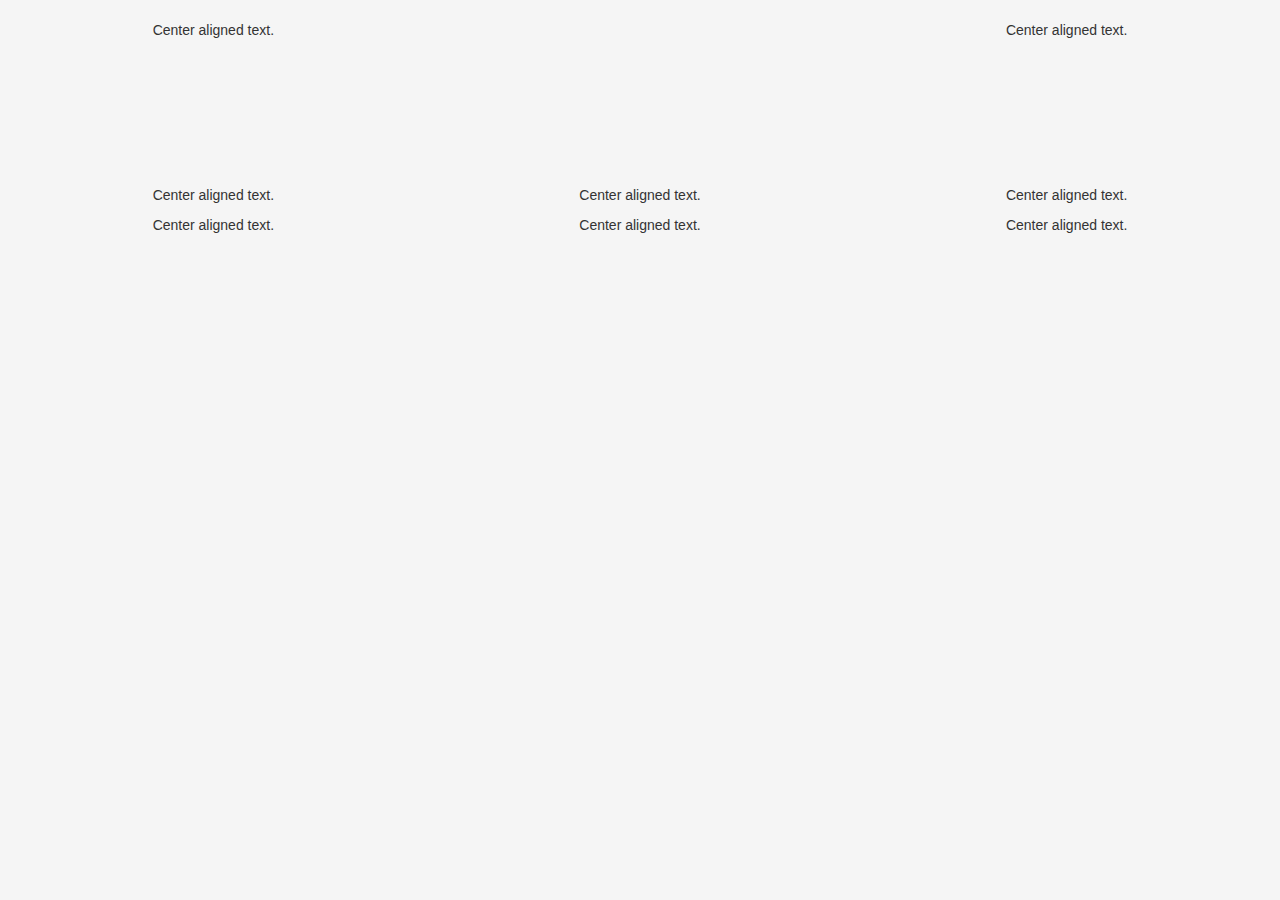
==== index.html @ b6b64fe8 "Merge remote-tracking branch 'origin/master'" ====
<!DOCTYPE html>
<html lang="en">
	<head>
		<meta charset="utf-8">
		<meta http-equiv="X-UA-Compatible" content="IE=edge">
		<meta name="viewport" content="width=device-width, initial-scale=1">
		<!-- The above 3 meta tags *must* come first in the head; any other head content must come *after* these tags -->
		<title></title>

		<!-- Bootstrap -->
		<link href="css/bootstrap.min.css" rel="stylesheet">
		<link href="css/styles.css" rel="stylesheet">
		<link href="css/slack-chat.css" rel="stylesheet" />
		<link href="css/demo.css" rel="stylesheet" />

		<script src="https://ajax.googleapis.com/ajax/libs/jquery/1.11.3/jquery.min.js"></script>
		<script type="text/javascript" src="js/slack-chat.js"></script>
		<!-- HTML5 shim and Respond.js for IE8 support of HTML5 elements and media queries -->
		<!-- WARNING: Respond.js doesn't work if you view the page via file:// -->
		<!--[if lt IE 9]>
			<script src="https://oss.maxcdn.com/html5shiv/3.7.2/html5shiv.min.js"></script>
			<script src="https://oss.maxcdn.com/respond/1.4.2/respond.min.js"></script>
		<![endif]-->
		<script src="js/moment.js"></script>
		<script>
		 //    moment().format();
		 //    var slackChatOptions = {
   //              apiToken: 'xoxp-4592363447-52511829095-53722913735-f9528193e9',       //#Slack Auth token. Required. 
   //              channelId: 'dashboard-test',      //#Slack channel ID. Required.
   //              user: 'Dashboard',           //name of the user. Required.
   //              userLink: '',       //link to the user in the application - shown in #Slack
   //              userImg: '',        //image of the user
   //              userId: '',         //id of the user in the application
   //              sysImg: '',         //image to show when the support team replies
   //              sysUser: 'Support',                //Required.   
   //              queryInterval: 3000,
   //              chatBoxHeader: "Need help? Talk to our support team right here",
   //              slackColor: "#36a64f",
   //              messageFetchCount: 100,
   //              botUser: 'dear-noths',        //username to post to #Slack. Required.
   //              sendOnEnter: true,
   //              disableIfAway: false,
   //              elementToDisable: null,
   //              heightOffset: 75,
   //              debug: false,
   //              webCache: false,
   //              privateChannel: false,
			// 	serverApiGateway: '/server/php/server.php' 
			// }

			// $("#slack").slackChat(slackChatOptions);
		</script>
	</head>
	<body>
		<h1></h1>
		<div class="container-fluid 3x3grid">
			<div class="row 3x3row">
				<div class="col-md-4"><p class="text-center">Center aligned text.</p></div>
				<div class="col-md-4"><p class="text-center"><!-- SnapWidget -->
                    <script src="https://snapwidget.com/js/snapwidget.js"></script>
                    <iframe src="https://snapwidget.com/embed/201364" class="snapwidget-widget" allowTransparency="true" frameborder="0" scrolling="no" style="border:none; overflow:hidden; width:100%; "></iframe>
                </p></div>
				<div class="col-md-4"><p class="text-center">Center aligned text.</p></div>

			</div>
			<div class="row 3x3row">
				<div class="col-md-4"><p id="slack" class="text-center">Center aligned text.</p></div>
				<div class="col-md-4"><p class="text-center">Center aligned text.</p></div>
				<div class="col-md-4"><p class="text-center">Center aligned text.</p></div>
			</div>
			<div class="row 3x3row">
				<div class="col-md-4"><p class="text-center">Center aligned text.</p></div>
				<div class="col-md-4"><p class="text-center">Center aligned text.</p></div>
				<div class="col-md-4"><p class="text-center">Center aligned text.</p></div>
			</div>
	 	</div>
		<!-- jQuery (necessary for Bootstrap's JavaScript plugins) -->

		<!-- Include all compiled plugins (below), or include individual files as needed -->
		<script src="js/bootstrap.min.js"></script>
	</body>
</html>
---- css/styles.css ----
.3x3grid{


}

.3x3row{
	
}
---- css/slack-chat.css ----
/* Slack Chat CSS */
/* v1.1 */
.slackchat.slack-chat-box {
	display: none;
	position: fixed;
	width: 25%;
	right: 0;
	top: 0;
	bottom: 0;
	background: #fff;
	z-index: 80001;
	padding: 8px;
	border-left: 1px solid #ddd;
	box-shadow: 1px 1px 4px #aaa;
	font-family: inherit;
}

.slackchat .slack-chat-header {
	font-weight: 600;
}

.slackchat .slack-message-box {
	font-size: 12px;
	border-bottom: 1px solid #ddd;
	border-top: 1px solid #ddd;
	margin: 10px 0;
	padding: 10px 0;
  	overflow: auto;
}

.slackchat .slack-new-message {
	max-width: 80%;
	display: inline-block;
	border-radius: 0;
	border: 0;
	box-shadow: none;
	font-size: 12px;
	padding: 5px;
	min-height: 55px;
}

.slackchat .slack-new-message:focus,
.slackchat .slack-new-message:active {
	border: 1px solid #ddd;
	box-shadow: 0 0 1px #aaa;
}

.slackchat .slack-post-message {
	font-size: 17px;
	color: #fff;
	background: #e22b2f;
	border-radius: 50%;
	padding: 5px;
	height: 30px;
  	width: 30px;
  	text-align: center;
  	display: inline-block;
  	vertical-align: top;
	margin-top: 10px;
	margin-left: 10px;
}

.slackchat .slack-post-message:hover {
	background: #BD3235;
	cursor: pointer;
}

.slackchat .slack-message-box .message-item {
	margin-bottom: 5px;
	color: #363636;
}

.slackchat .slack-message-box .message-item .username {
	display:block;
	font-weight: 600;
	margin-bottom: 1px;
}

.slackchat .slack-message-box .message-item .timestamp {
	color: #aaa;
	font-size: 10px;
	font-style: italic;
	font-weight: 200;
}

.slackchat .slack-message-box .userImg {
	display: inline-block;
	width: 10%;
	min-width: 30px;
	margin-right: 5px;
	vertical-align: top;
	text-align: center;
}

.slackchat .slack-message-box .userImg img {
	max-width: 100%;
}

.slackchat .slack-message-box .msgBox {
	display: inline-block;
	max-width: 88%;
	vertical-align: top;
}

/*scrollbar styling*/
.slackchat .slack-message-box::-webkit-scrollbar-track
{
	-webkit-box-shadow: inset 0 0 6px rgba(0,0,0,0.3);
	border-radius: 10px;
	background-color: #F5F5F5;
}

.slackchat .slack-message-box::-webkit-scrollbar
{
	width: 6px;
	background-color: #F5F5F5;
}

.slackchat .slack-message-box::-webkit-scrollbar-thumb
{
	border-radius: 5px;
	-webkit-box-shadow: inset 0 0 6px rgba(0,0,0,.3);
	background-color: #aaa;
}

.slackchat .presence {
	overflow: hidden;
}

.slackchat .presence .presence-icon {
	color: #E2A12B;
	font-size: 28px;
	display:inline;
	margin: 0;
	margin-right: 5px;
	line-height: 20px;
	float: left;
}

.slackchat .presence.active .presence-icon {
	color: #36a64f;
}

.slackchat .presence > .presence-text {
	color: #aaa;
	font-size: 12px;
	display: inline;
	font-weight: 200;
	float: left;
}

@media screen and (max-width:768px) {
	.slackchat.slack-chat-box {
		width: 85%;
	}

	.slackchat .slack-chat-header {
		font-size: 13px;
	}
}
---- css/demo.css ----
/* Demo CSS */

body {
	font-family: "Lato", sans-serif;
	margin: 0;
	padding: 0;
	background: #f5f5f5;
}

.container {
	max-width: 980px;
}

.row.rowTop {
	margin-top: 20px;
}

.center-txt {
	text-align: center;
}

footer {
	color: #e22b2f;
}

.message-box {
	position: fixed;
	bottom: 50px;
	right: 50px;
	font-size: 28px;
	color: #fff;
	background: #e22b2f;
	border-radius: 50%;
	padding: 5px;
	z-index: 80000;
	height: 50px;
  	width: 50px;
  	text-align: center;
}

.message-box:hover {
	background: #BD3235;
}

.message-box > a,
.message-box > a:active,
.message-box > a:focus,
.message-box > a:hover {
	color: #fff;
}

.message-box > a .slack-message-count {
	position: absolute;
  	top: 0;
  	right: -5px;
	display: none;
}

@media screen and (max-width: 768px) {
	.message-box {
		bottom: 25px;
		right: 25px;
		font-size: 20px;
		height: 40px;
		width: 40px;
	}
}
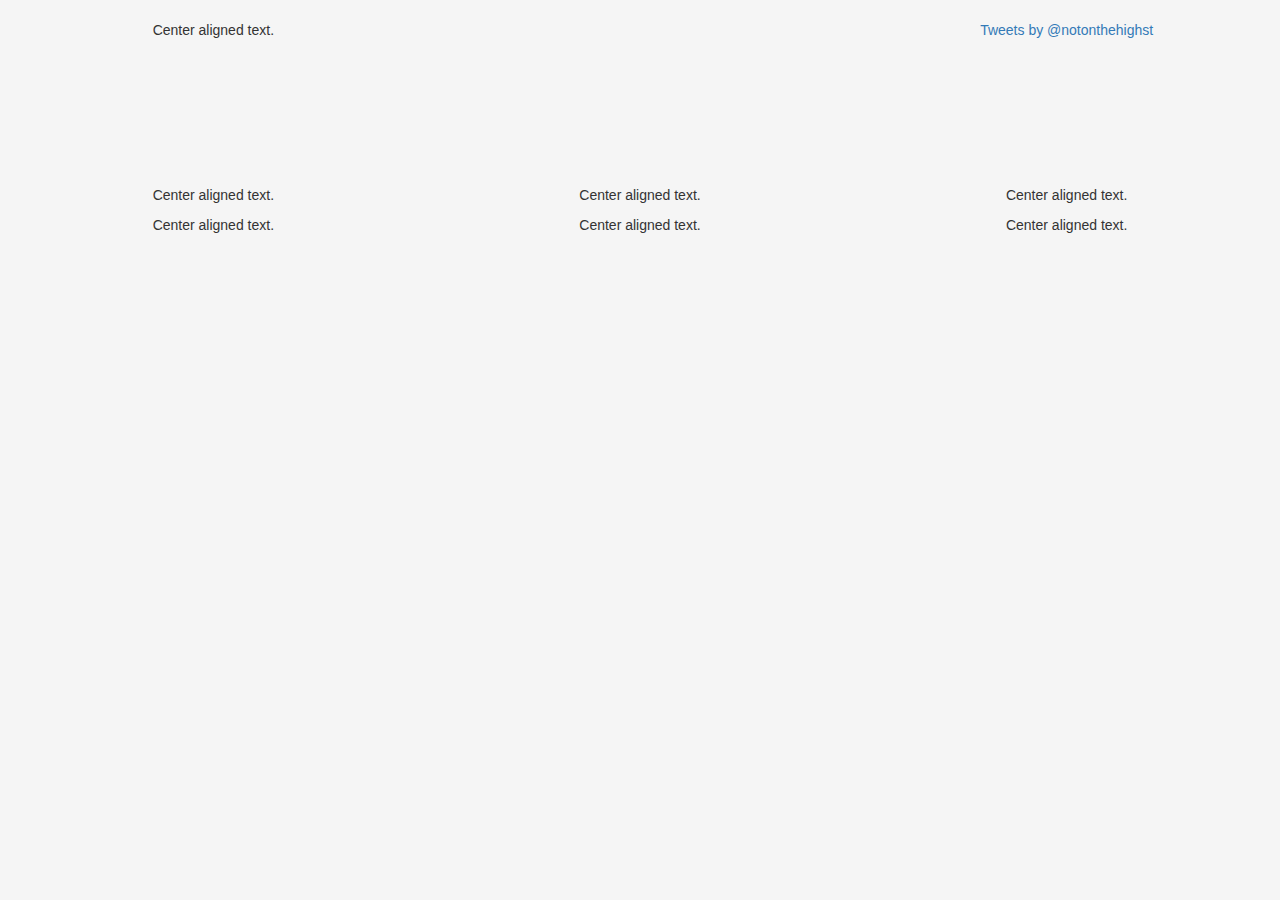
==== commit fefaf7f6: "Twitter widget" ====
--- a/index.html
+++ b/index.html
@@ -25,7 +25,7 @@
 		<script>
 		 //    moment().format();
 		 //    var slackChatOptions = {
-   //              apiToken: 'xoxp-4592363447-52511829095-53722913735-f9528193e9',       //#Slack Auth token. Required. 
+   //              apiToken: '',       //#Slack Auth token. Required. 
    //              channelId: 'dashboard-test',      //#Slack channel ID. Required.
    //              user: 'Dashboard',           //name of the user. Required.
    //              userLink: '',       //link to the user in the application - shown in #Slack
@@ -60,7 +60,9 @@
                     <script src="https://snapwidget.com/js/snapwidget.js"></script>
                     <iframe src="https://snapwidget.com/embed/201364" class="snapwidget-widget" allowTransparency="true" frameborder="0" scrolling="no" style="border:none; overflow:hidden; width:100%; "></iframe>
                 </p></div>
-				<div class="col-md-4"><p class="text-center">Center aligned text.</p></div>
+				<div class="col-md-4"><p class="text-center">            <a class="twitter-timeline"  href="https://twitter.com/notonthehighst" data-widget-id="561950052638535680">Tweets by @notonthehighst</a>
+            <script>!function(d,s,id){var js,fjs=d.getElementsByTagName(s)[0],p=/^http:/.test(d.location)?'http':'https';if(!d.getElementById(id)){js=d.createElement(s);js.id=id;js.src=p+"://platform.twitter.com/widgets.js";fjs.parentNode.insertBefore(js,fjs);}}(document,"script","twitter-wjs");</script>
+          </p></div>
 
 			</div>
 			<div class="row 3x3row">
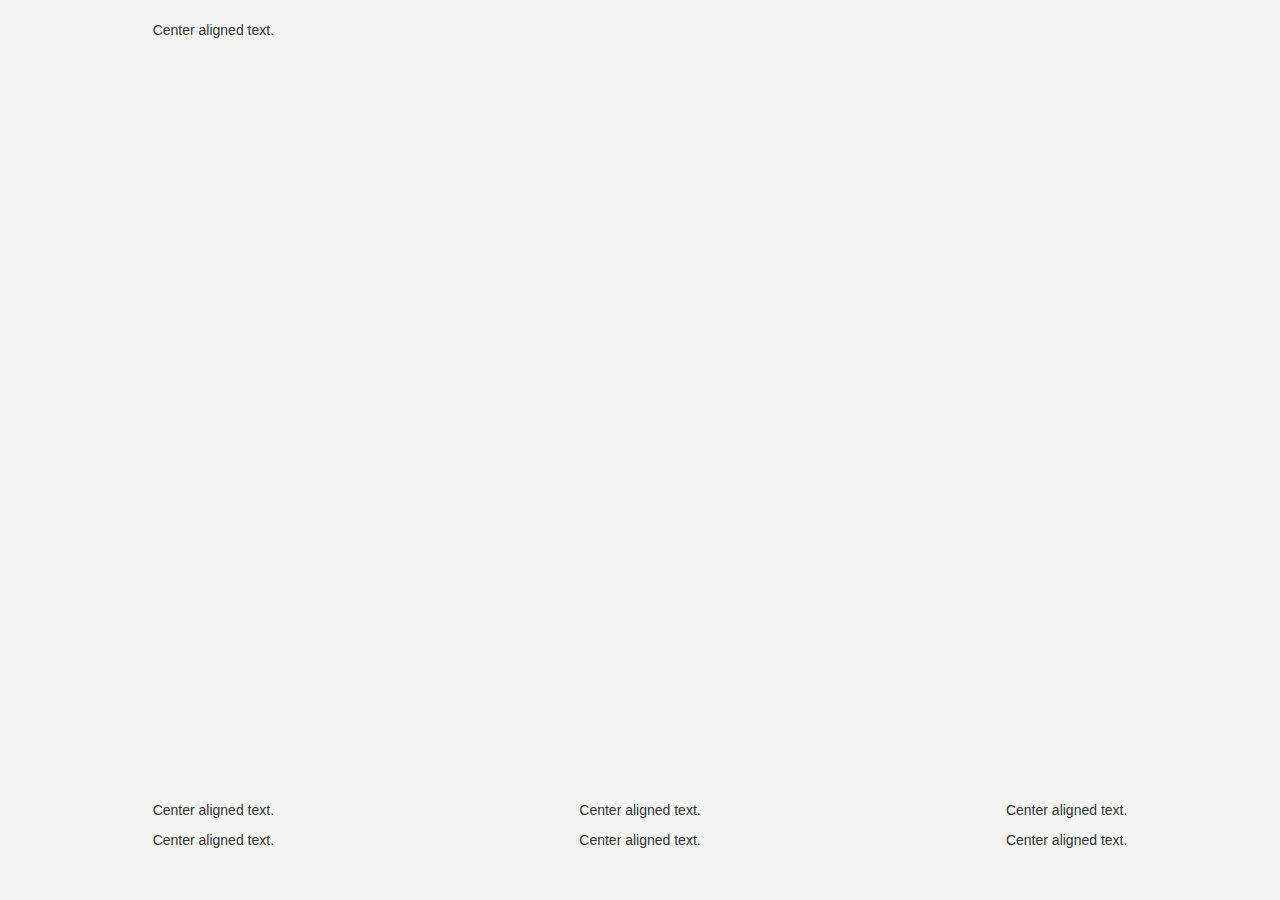
==== commit 36973a41: "Twitter" ====
--- a/index.html
+++ b/index.html
@@ -60,8 +60,11 @@
                     <script src="https://snapwidget.com/js/snapwidget.js"></script>
                     <iframe src="https://snapwidget.com/embed/201364" class="snapwidget-widget" allowTransparency="true" frameborder="0" scrolling="no" style="border:none; overflow:hidden; width:100%; "></iframe>
                 </p></div>
-				<div class="col-md-4"><p class="text-center">            <a class="twitter-timeline"  href="https://twitter.com/notonthehighst" data-widget-id="561950052638535680">Tweets by @notonthehighst</a>
-            <script>!function(d,s,id){var js,fjs=d.getElementsByTagName(s)[0],p=/^http:/.test(d.location)?'http':'https';if(!d.getElementById(id)){js=d.createElement(s);js.id=id;js.src=p+"://platform.twitter.com/widgets.js";fjs.parentNode.insertBefore(js,fjs);}}(document,"script","twitter-wjs");</script>
+				<div class="col-md-4"><p class="text-center">            
+				<!-- <a class="twitter-timeline"  href="https://twitter.com/notonthehighst" data-widget-id="561950052638535680">Tweets by @notonthehighst</a> -->
+            <!-- <script>!function(d,s,id){var js,fjs=d.getElementsByTagName(s)[0],p=/^http:/.test(d.location)?'http':'https';if(!d.getElementById(id)){js=d.createElement(s);js.id=id;js.src=p+"://platform.twitter.com/widgets.js";fjs.parentNode.insertBefore(js,fjs);}}(document,"script","twitter-wjs");</script> -->
+            <!-- SnapWidget -->
+			<iframe src="https://snapwidget.com/embed/201918" class="snapwidget-widget" allowTransparency="true" frameborder="0" scrolling="no" style="border:none; overflow:hidden; width:260px; height:765px"></iframe>
           </p></div>
 
 			</div>
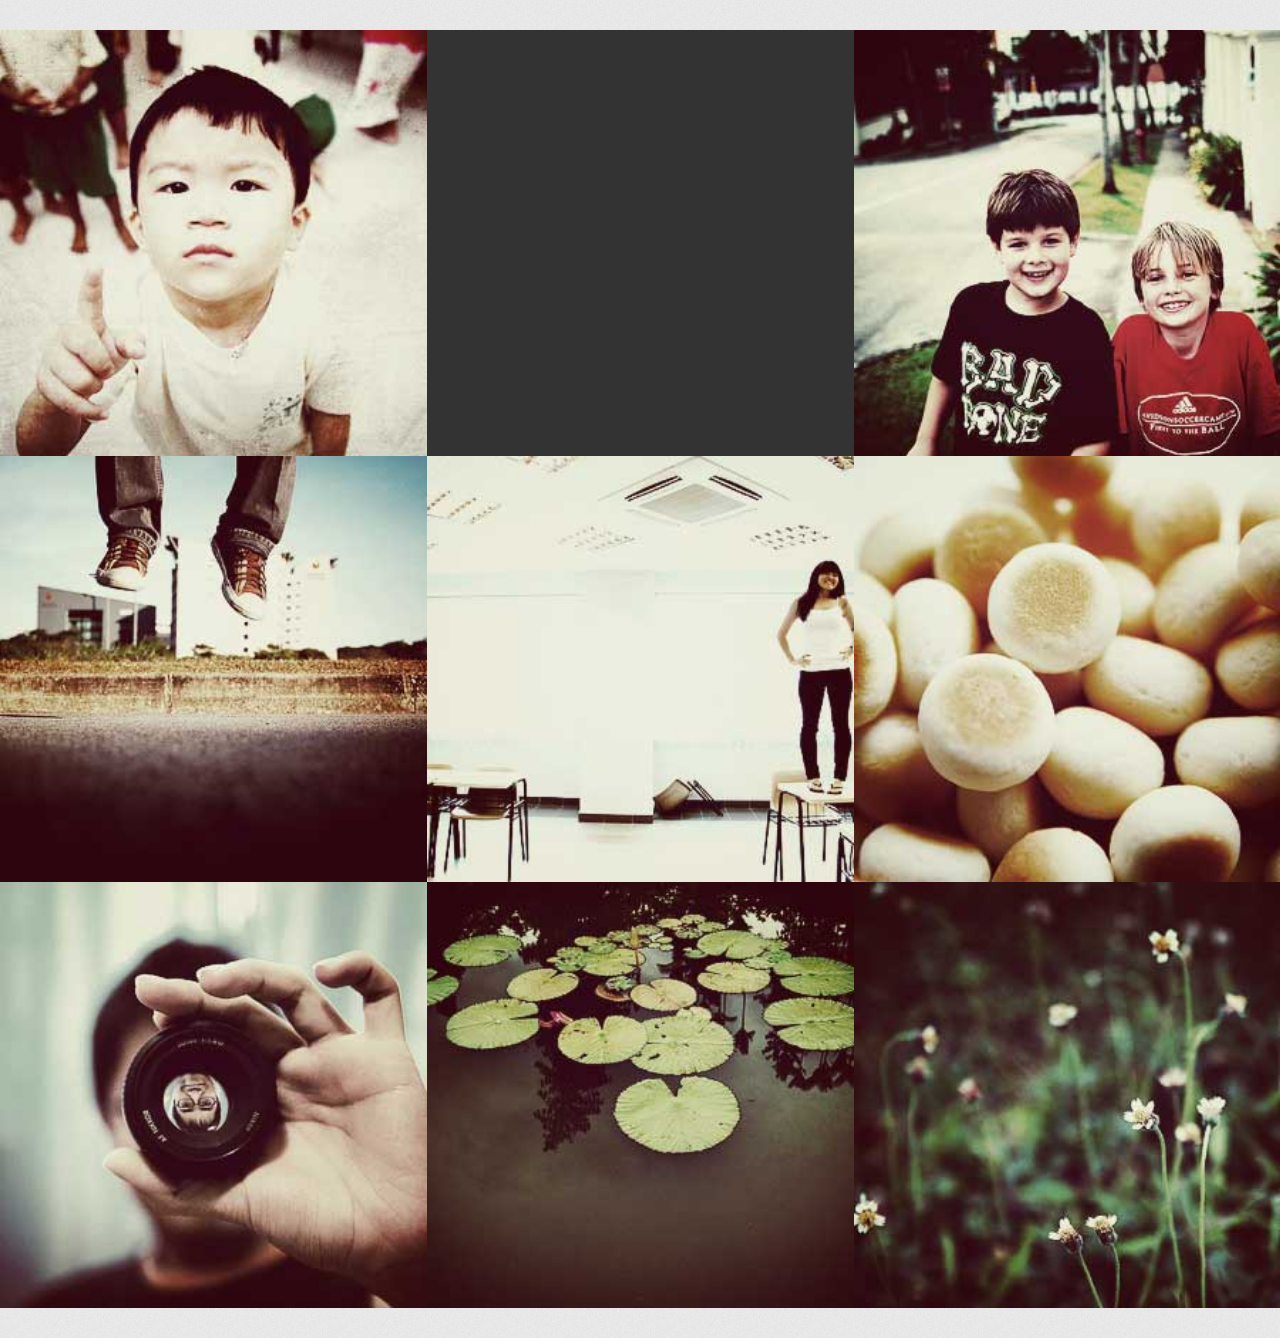
==== commit 5a951e2a: "Updated to new grid layout so images switch" ====
--- a/index.html
+++ b/index.html
@@ -1,87 +1,87 @@
 <!DOCTYPE html>
-<html lang="en">
-	<head>
-		<meta charset="utf-8">
-		<meta http-equiv="X-UA-Compatible" content="IE=edge">
-		<meta name="viewport" content="width=device-width, initial-scale=1">
-		<!-- The above 3 meta tags *must* come first in the head; any other head content must come *after* these tags -->
-		<title></title>
+<html lang="en" class="no-js">
+    <head>
+		<meta charset="UTF-8" />
+        <meta http-equiv="X-UA-Compatible" content="IE=edge,chrome=1"> 
+        <title>Animated Responsive Image Grid</title>
+        <meta name="viewport" content="width=device-width, initial-scale=1.0"> 
+        <meta name="description" content="Animated Responsive Image Grid - Cycling through a set of images in a responsive grid." />
+        <meta name="keywords" content="grid, images, thumbnails, responsive, css3, jquery, javascript, random, transition, 3d, perspective" />
+        <meta name="author" content="Codrops" />
+        <link rel="shortcut icon" href="../favicon.ico"> 
+        <link rel="stylesheet" type="text/css" href="css/demo.css" />
+		<link rel="stylesheet" type="text/css" href="css/style.css" />
+		<script type="text/javascript" src="js/modernizr.custom.26633.js"></script>
+		<noscript>
+			<link rel="stylesheet" type="text/css" href="css/fallback.css" />
+		</noscript>
+		<!--[if lt IE 9]>
+			<link rel="stylesheet" type="text/css" href="css/fallback.css" />
+		<![endif]-->
+    </head>
+    <body>
+		<img src="images/loading.gif" style="display:none;"/>
 
-		<!-- Bootstrap -->
-		<link href="css/bootstrap.min.css" rel="stylesheet">
-		<link href="css/styles.css" rel="stylesheet">
-		<link href="css/slack-chat.css" rel="stylesheet" />
-		<link href="css/demo.css" rel="stylesheet" />
+        <div class="container">
+			
+			
+			<section class="main">
 
-		<script src="https://ajax.googleapis.com/ajax/libs/jquery/1.11.3/jquery.min.js"></script>
-		<script type="text/javascript" src="js/slack-chat.js"></script>
-		<!-- HTML5 shim and Respond.js for IE8 support of HTML5 elements and media queries -->
-		<!-- WARNING: Respond.js doesn't work if you view the page via file:// -->
-		<!--[if lt IE 9]>
-			<script src="https://oss.maxcdn.com/html5shiv/3.7.2/html5shiv.min.js"></script>
-			<script src="https://oss.maxcdn.com/respond/1.4.2/respond.min.js"></script>
-		<![endif]-->
-		<script src="js/moment.js"></script>
-		<script>
-		 //    moment().format();
-		 //    var slackChatOptions = {
-   //              apiToken: '',       //#Slack Auth token. Required. 
-   //              channelId: 'dashboard-test',      //#Slack channel ID. Required.
-   //              user: 'Dashboard',           //name of the user. Required.
-   //              userLink: '',       //link to the user in the application - shown in #Slack
-   //              userImg: '',        //image of the user
-   //              userId: '',         //id of the user in the application
-   //              sysImg: '',         //image to show when the support team replies
-   //              sysUser: 'Support',                //Required.   
-   //              queryInterval: 3000,
-   //              chatBoxHeader: "Need help? Talk to our support team right here",
-   //              slackColor: "#36a64f",
-   //              messageFetchCount: 100,
-   //              botUser: 'dear-noths',        //username to post to #Slack. Required.
-   //              sendOnEnter: true,
-   //              disableIfAway: false,
-   //              elementToDisable: null,
-   //              heightOffset: 75,
-   //              debug: false,
-   //              webCache: false,
-   //              privateChannel: false,
-			// 	serverApiGateway: '/server/php/server.php' 
-			// }
-
-			// $("#slack").slackChat(slackChatOptions);
+				<div id="ri-grid" class="ri-grid ri-grid-size-2">
+					<img class="ri-loading-image" src="images/loading.gif"/>
+					<ul>
+						<li><a href="#">
+						<!-- SnapWidget -->
+						<iframe src="https://snapwidget.com/embed/202000" class="snapwidget-widget" allowTransparency="true" frameborder="0" scrolling="no" style="border:none; overflow:hidden; width:260px; height:510px"></iframe>
+						<!-- <a class="twitter-timeline"  href="https://twitter.com/notonthehighst" data-widget-id="561950052638535680">Tweets by @notonthehighst</a>
+			            <script>!function(d,s,id){var js,fjs=d.getElementsByTagName(s)[0],p=/^http:/.test(d.location)?'http':'https';if(!d.getElementById(id)){js=d.createElement(s);js.id=id;js.src=p+"://platform.twitter.com/widgets.js";fjs.parentNode.insertBefore(js,fjs);}}(document,"script","twitter-wjs");</script>
+			            --> 
+			            </a></li>
+						<li><a href="#"><script src="https://snapwidget.com/js/snapwidget.js"></script>
+                    <iframe src="https://snapwidget.com/embed/201364" class="snapwidget-widget" allowTransparency="true" frameborder="0" scrolling="no" style="border:none; overflow:hidden; width:100%; "></iframe>
+                </a></li>
+						<li><a href="#"><img src="images/medium/3.jpg"/></a></li>
+						<li><a href="#"><img src="images/medium/4.jpg"/></a></li>
+						<li><a href="#"><img src="images/medium/5.jpg"/></a></li>
+						<li><a href="#"><img src="images/medium/6.jpg"/></a></li>
+						<li><a href="#"><img src="images/medium/7.jpg"/></a></li>
+						<li><a href="#"><img src="images/medium/8.jpg"/></a></li>
+						<li><a href="#"><img src="images/medium/9.jpg"/></a></li>
+						<li><a href="#"><img src="images/medium/10.jpg"/></a></li>
+						<li><a href="#"><img src="images/medium/11.jpg"/></a></li>
+						<li><a href="#"><img src="images/medium/12.jpg"/></a></li>
+						<li><a href="#"><img src="images/medium/13.jpg"/></a></li>
+						<li><a href="#"><img src="images/medium/14.jpg"/></a></li>
+						
+					</ul>
+				</div>
+				
+			</section>
+			
+        </div>
+        <script type="text/javascript" src="http://ajax.googleapis.com/ajax/libs/jquery/1.8.3/jquery.min.js"></script>
+		<script type="text/javascript" src="js/jquery.gridrotator.js"></script>
+		<script type="text/javascript">	
+			$(function() {
+			
+				$( '#ri-grid' ).gridrotator( {
+					rows		: 3,
+					columns		: 3,
+					animType	: 'fadeInOut',
+					animSpeed	: 1000,
+					interval	: 600,
+					step		: 1,
+					w320		: {
+						rows	: 3,
+						columns	: 4
+					},
+					w240		: {
+						rows	: 3,
+						columns	: 4
+					}
+				} );
+			
+			});
 		</script>
-	</head>
-	<body>
-		<h1></h1>
-		<div class="container-fluid 3x3grid">
-			<div class="row 3x3row">
-				<div class="col-md-4"><p class="text-center">Center aligned text.</p></div>
-				<div class="col-md-4"><p class="text-center"><!-- SnapWidget -->
-                    <script src="https://snapwidget.com/js/snapwidget.js"></script>
-                    <iframe src="https://snapwidget.com/embed/201364" class="snapwidget-widget" allowTransparency="true" frameborder="0" scrolling="no" style="border:none; overflow:hidden; width:100%; "></iframe>
-                </p></div>
-				<div class="col-md-4"><p class="text-center">            
-				<!-- <a class="twitter-timeline"  href="https://twitter.com/notonthehighst" data-widget-id="561950052638535680">Tweets by @notonthehighst</a> -->
-            <!-- <script>!function(d,s,id){var js,fjs=d.getElementsByTagName(s)[0],p=/^http:/.test(d.location)?'http':'https';if(!d.getElementById(id)){js=d.createElement(s);js.id=id;js.src=p+"://platform.twitter.com/widgets.js";fjs.parentNode.insertBefore(js,fjs);}}(document,"script","twitter-wjs");</script> -->
-            <!-- SnapWidget -->
-			<iframe src="https://snapwidget.com/embed/201918" class="snapwidget-widget" allowTransparency="true" frameborder="0" scrolling="no" style="border:none; overflow:hidden; width:260px; height:765px"></iframe>
-          </p></div>
-
-			</div>
-			<div class="row 3x3row">
-				<div class="col-md-4"><p id="slack" class="text-center">Center aligned text.</p></div>
-				<div class="col-md-4"><p class="text-center">Center aligned text.</p></div>
-				<div class="col-md-4"><p class="text-center">Center aligned text.</p></div>
-			</div>
-			<div class="row 3x3row">
-				<div class="col-md-4"><p class="text-center">Center aligned text.</p></div>
-				<div class="col-md-4"><p class="text-center">Center aligned text.</p></div>
-				<div class="col-md-4"><p class="text-center">Center aligned text.</p></div>
-			</div>
-	 	</div>
-		<!-- jQuery (necessary for Bootstrap's JavaScript plugins) -->
-
-		<!-- Include all compiled plugins (below), or include individual files as needed -->
-		<script src="js/bootstrap.min.js"></script>
-	</body>
+    </body>
 </html>--- a/css/demo.css
+++ b/css/demo.css
@@ -1,67 +1,178 @@
-/* Demo CSS */
-
-body {
-	font-family: "Lato", sans-serif;
-	margin: 0;
-	padding: 0;
-	background: #f5f5f5;
-}
-
-.container {
-	max-width: 980px;
-}
-
-.row.rowTop {
-	margin-top: 20px;
-}
-
-.center-txt {
-	text-align: center;
-}
-
-footer {
-	color: #e22b2f;
-}
-
-.message-box {
-	position: fixed;
-	bottom: 50px;
-	right: 50px;
-	font-size: 28px;
-	color: #fff;
-	background: #e22b2f;
-	border-radius: 50%;
-	padding: 5px;
-	z-index: 80000;
-	height: 50px;
-  	width: 50px;
-  	text-align: center;
-}
-
-.message-box:hover {
-	background: #BD3235;
-}
-
-.message-box > a,
-.message-box > a:active,
-.message-box > a:focus,
-.message-box > a:hover {
-	color: #fff;
-}
-
-.message-box > a .slack-message-count {
-	position: absolute;
-  	top: 0;
-  	right: -5px;
-	display: none;
-}
-
-@media screen and (max-width: 768px) {
-	.message-box {
-		bottom: 25px;
-		right: 25px;
-		font-size: 20px;
-		height: 40px;
-		width: 40px;
-	}
+@import url(http://fonts.googleapis.com/css?family=Lato:300,400,700);
+
+*,
+*:after,
+*:before {
+	-webkit-box-sizing: border-box;
+	-moz-box-sizing: border-box;
+	box-sizing: border-box;
+	padding: 0;
+	margin: 0;
+}
+
+/* General Demo Style */
+body {
+	font-family: 'Lato', 'Myriad Pro','Trebuchet MS', sans-serif;
+	background: #f9f9f9 url(../images/bg.jpg) repeat top left;
+	font-weight: 300;
+	font-size: 14px;
+	color: #333;
+	overflow: scroll;
+	overflow-x: hidden; 
+}
+
+a {
+	color: #555;
+	text-decoration: none;
+}
+
+a img {
+	border: none;
+}
+
+.container {
+	position: relative;
+	background: transparent url(../images/light.png) fixed no-repeat center top;
+}
+
+.codrops-header{
+	margin: 10px;
+	padding: 20px 10px 10px 10px;
+	position: relative;
+	display: block;
+    text-align: center;
+	text-shadow: 0 1px 1px rgba(255,255,255,0.7);
+}
+
+.codrops-header h1,
+.codrops-header-special h1{
+	font-size: 26px;
+	line-height: 26px;
+	margin: 0;
+	position: relative;
+	font-weight: 700;
+	color: #000;
+}
+
+.codrops-header h2,
+.codrops-header-special h2{
+	font-size: 14px;
+	line-height: 14px;
+	font-weight: 300;
+	margin: 0;
+	padding: 3px 5px;
+	margin: 10px 0 5px;
+	color: #000;
+	display: inline-block;
+}
+
+/* Header Style */
+.codrops-top {
+	line-height: 24px;
+	font-size: 11px;
+	background: #fff;
+	background: rgba(255, 255, 255, 0.8);
+	text-transform: uppercase;
+	z-index: 9999;
+	position: relative;
+	box-shadow: 1px 0px 2px rgba(0,0,0,0.2);
+}
+
+.codrops-top a {
+	padding: 0px 10px;
+	letter-spacing: 1px;
+	color: #333;
+	display: inline-block;
+}
+
+.codrops-top a:hover {
+	background: rgba(255,255,255,0.3);
+}
+
+.codrops-top span.right {
+	float: right;
+}
+.codrops-top span.right a {
+	float: left;
+	display: block;
+}
+
+.codrops-info {
+	padding: 20px;
+	margin: 0 auto;
+	text-align: center;
+	text-shadow: 0 1px 1px rgba(255,255,255,0.7);
+	line-height: 22px;
+}
+
+/* Demo Buttons Style */
+.codrops-demos{
+    text-align: center;
+	display: block;
+	line-height: 30px;
+	padding: 5px 0px;
+}
+.codrops-demos a{
+    display: inline-block;
+	margin: 0px 10px;
+	font-weight: bold;
+	color: #333;
+	line-height: 20px;	
+	font-size: 12px;
+	background: #fff;
+	background: rgba(255,255,255,0.4);
+	padding: 0 4px;
+}
+.codrops-demos a:hover{
+	border-bottom: 2px solid #f7bb6d;
+}
+.codrops-demos a.current-demo,
+.codrops-demos a.current-demo:hover{
+	border-bottom: 2px solid #f7bb6d;
+	color: #777;
+}
+
+.codrops-header-special{
+	position: absolute;
+	top: 80px;
+	left: 0px;
+	text-align: left;
+}
+
+.codrops-header-special h2{
+	padding: 5px 20px 5px 10px;
+	color: #fff;
+	line-height: 26px;
+	background: #000;
+	background: rgba(0,0,0,0.8);
+}
+
+.codrops-header-special h1{
+	background: #000;
+	background: rgba(0,0,0,0.8);
+	display: inline-block;
+	font-size: 32px;
+	line-height: 32px;
+	padding: 20px;
+	color: #fff;
+	text-shadow: 0 0 1px #fff;
+}
+
+.codrops-header-special .codrops-demos{
+	text-align: left;
+}
+
+.codrops-header-special .codrops-demos a{
+	background: rgba(255,255,255,1);
+}
+
+.codrops-header-special .codrops-info{
+	color: #fff;
+	background: #000;
+	background: rgba(0,0,0,0.8);
+	text-shadow: 1px 1px 1px rgba(0,0,0,0.5);
+	padding: 5px 20px 5px 10px;
+	line-height: 26px;
+	margin-top: 30px;
+	text-align: left;
 }--- a/css/style.css
+++ b/css/style.css
@@ -0,0 +1,132 @@
+.ri-grid{
+	margin: 30px auto 30px;
+	position: relative;
+	height: auto;
+}
+
+.ri-grid ul {
+	list-style: none;
+	display: block;
+	width: 100%;
+	margin: 0;
+	padding: 0;
+}
+
+/* Clear floats by Nicolas Gallagher: http://nicolasgallagher.com/micro-clearfix-hack/ */
+
+.ri-grid ul:before,
+.ri-grid ul:after{
+	content: '';
+    display: table;
+}
+
+.ri-grid ul:after {
+    clear: both;
+}
+
+.ri-grid ul {
+    zoom: 1; /* For IE 6/7 (trigger hasLayout) */
+} 
+
+.ri-grid ul li {
+	-webkit-perspective: 400px;
+	-moz-perspective: 400px;
+	-o-perspective: 400px;
+	-ms-perspective: 400px;
+	perspective: 400px;	
+	margin: 0;
+	padding: 0;
+	float: left;
+	position: relative;
+	display: block;
+	overflow: hidden;
+	background: #000;
+}
+
+.ri-grid ul li a{
+	display: block;
+	outline: none;
+	position: absolute;
+	left: 0;
+	top: 0;
+	width: 100%;
+	height: 100%;
+	-webkit-backface-visibility: hidden;
+	-moz-backface-visibility: hidden;
+	-o-backface-visibility: hidden;
+	-ms-backface-visibility: hidden;
+	backface-visibility: hidden;
+	-webkit-transform-style: preserve-3d;
+	-moz-transform-style: preserve-3d;
+	-o-transform-style: preserve-3d;
+	-ms-transform-style: preserve-3d;
+	transform-style: preserve-3d;
+	-webkit-background-size: 100% 100%;
+	-moz-background-size: 100% 100%;
+	background-size: 100% 100%;
+	background-position: center center;
+	background-repeat: no-repeat;
+	background-color: #333;
+	-webkit-box-sizing: content-box;
+	-moz-box-sizing: content-box;
+	box-sizing: content-box;
+}
+
+/* Grid wrapper sizes */
+.ri-grid-size-1{
+	width: 55%;
+}
+.ri-grid-size-2{
+	width: 100%;
+}
+.ri-grid-size-3{
+	width: 100%;
+	margin-top: 0px;
+}
+
+/* Shadow style */
+.ri-shadow:after,
+.ri-shadow:before{
+	content: "";
+	position: absolute;
+	z-index: -2;
+	bottom: 15px;
+	left: 10px;
+	width: 50%;
+	height: 20%;
+	max-width: 300px;
+	max-height: 100px;
+	box-shadow: 0 15px 10px rgba(0, 0, 0, 0.7);
+	-webkit-transform: rotate(-3deg);
+	-moz-transform: rotate(-3deg);
+	-ms-transform: rotate(-3deg);
+	-o-transform: rotate(-3deg);
+	transform: rotate(-3deg);
+}
+.ri-shadow:after{
+	right: 10px;
+	left: auto;
+	-webkit-transform: rotate(3deg);
+	-moz-transform: rotate(3deg);
+	-ms-transform: rotate(3deg);
+	-o-transform: rotate(3deg);
+	transform: rotate(3deg);
+}
+
+.ri-grid-loading:after,
+.ri-grid-loading:before{
+	display: none;
+}
+
+.ri-loading-image{
+	display: none;
+}
+
+.ri-grid-loading .ri-loading-image{
+	position: relative;
+	width: 30px;
+	height: 30px;
+	left: 50%;
+	margin: 100px 0 0 -15px;
+	display: block;
+}--- a/css/fallback.css
+++ b/css/fallback.css
@@ -0,0 +1,12 @@
+.ri-grid{
+	width: 600px;
+}
+
+.ri-grid ul li,
+.ri-grid ul li a{
+	width: 100px;
+	height: 100px;
+}
+.ri-grid ul li a img{
+	width: 100%;
+}
--- a/css/fallback.css
+++ b/css/fallback.css
@@ -0,0 +1,12 @@
+.ri-grid{
+	width: 600px;
+}
+
+.ri-grid ul li,
+.ri-grid ul li a{
+	width: 100px;
+	height: 100px;
+}
+.ri-grid ul li a img{
+	width: 100%;
+}
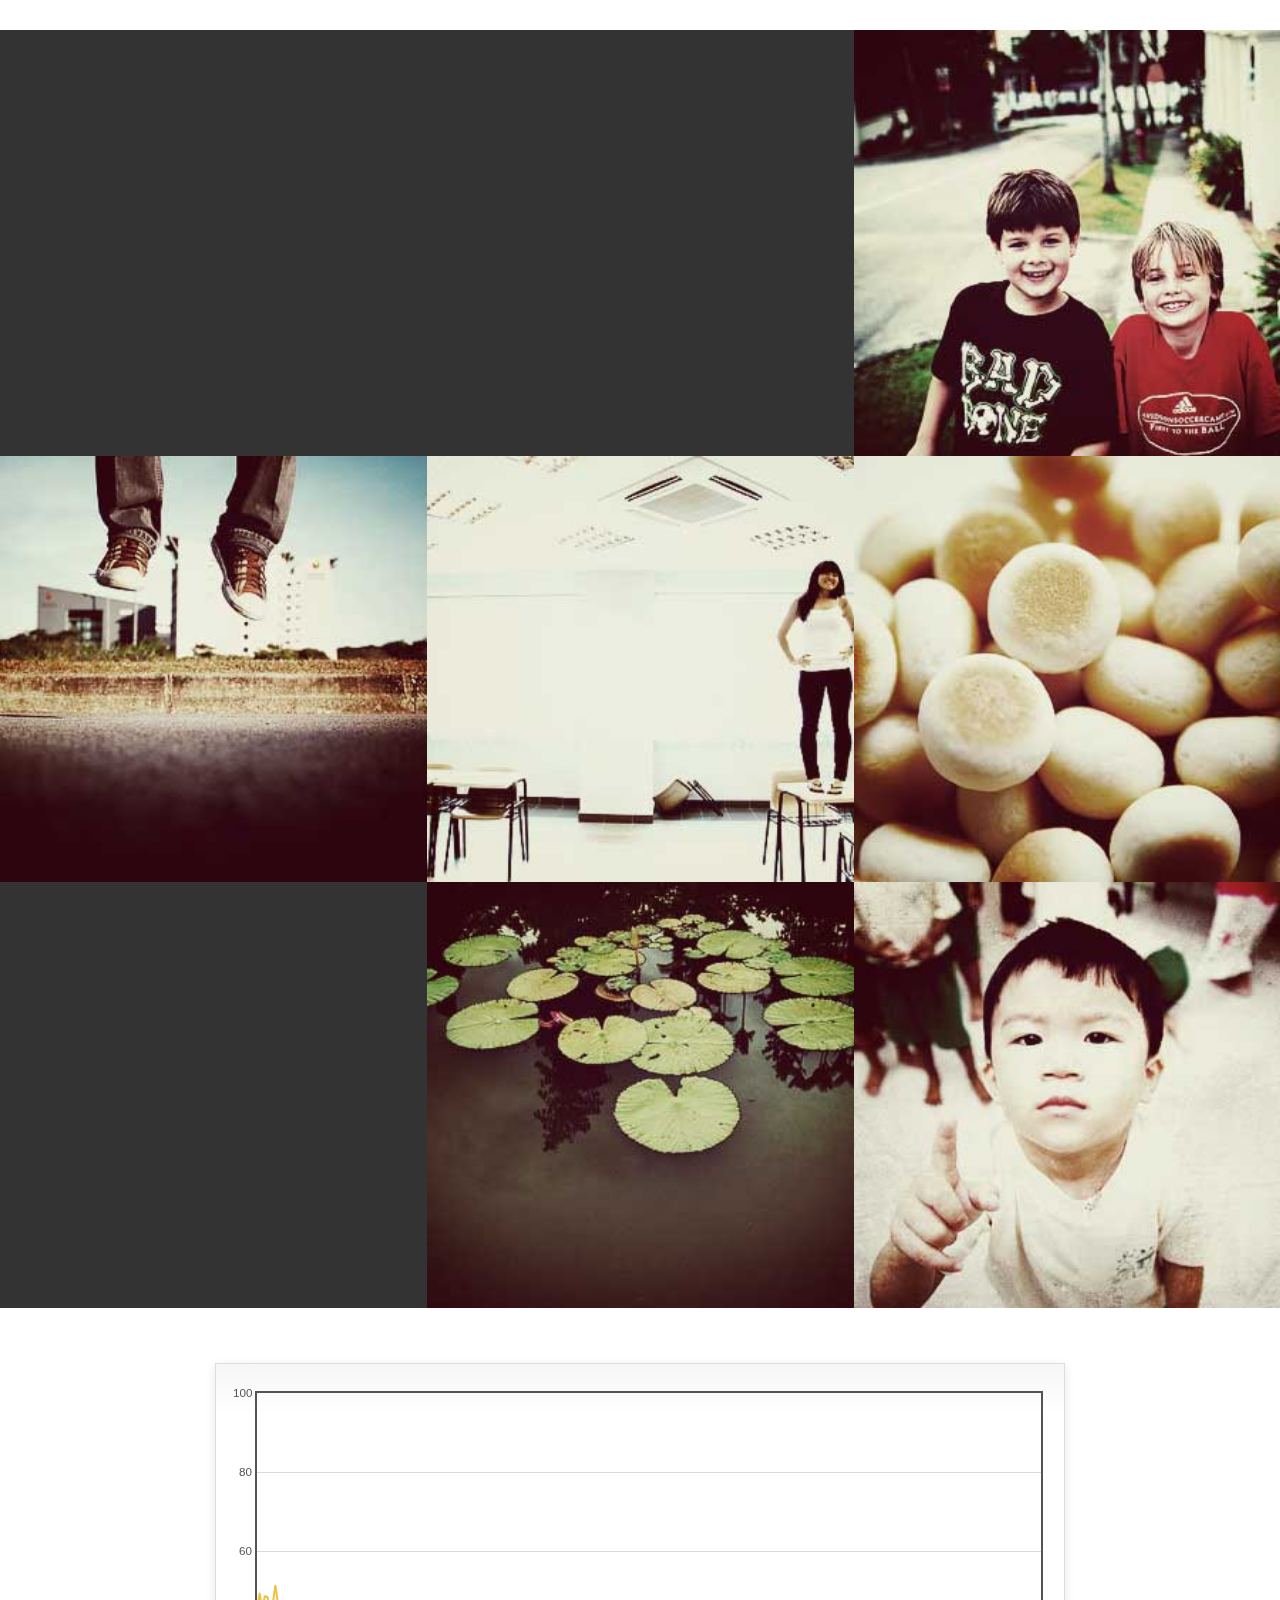
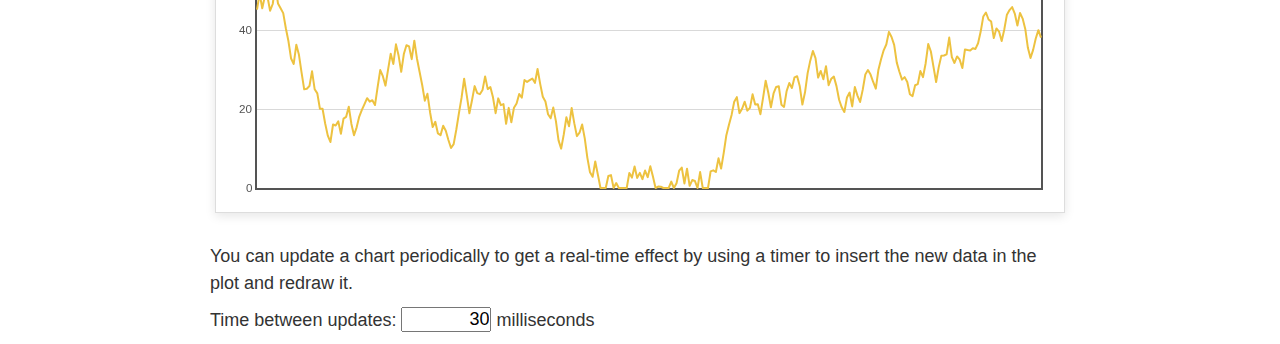
==== commit 1624d898: "Added chart stuff - lot" ====
--- a/index.html
+++ b/index.html
@@ -12,9 +12,103 @@
         <link rel="stylesheet" type="text/css" href="css/demo.css" />
 		<link rel="stylesheet" type="text/css" href="css/style.css" />
 		<script type="text/javascript" src="js/modernizr.custom.26633.js"></script>
+		<script type="text/javascript" src="http://ajax.googleapis.com/ajax/libs/jquery/1.8.3/jquery.min.js"></script>
+		<script type="text/javascript" src="js/jquery.gridrotator.js"></script>
 		<noscript>
 			<link rel="stylesheet" type="text/css" href="css/fallback.css" />
 		</noscript>
+		<link href="css/examples.css" rel="stylesheet" type="text/css">
+	<!--[if lte IE 8]><script language="javascript" type="text/javascript" src="../../excanvas.min.js"></script><![endif]-->
+
+	<script language="javascript" type="text/javascript" src="js/jquery.flot.js"></script>
+	<script type="text/javascript">
+
+	$(function() {
+
+		// We use an inline data source in the example, usually data would
+		// be fetched from a server
+
+		var data = [],
+			totalPoints = 300;
+
+		function getRandomData() {
+
+			if (data.length > 0)
+				data = data.slice(1);
+
+			// Do a random walk
+
+			while (data.length < totalPoints) {
+
+				var prev = data.length > 0 ? data[data.length - 1] : 50,
+					y = prev + Math.random() * 10 - 5;
+
+				if (y < 0) {
+					y = 0;
+				} else if (y > 100) {
+					y = 100;
+				}
+
+				data.push(y);
+			}
+
+			// Zip the generated y values with the x values
+
+			var res = [];
+			for (var i = 0; i < data.length; ++i) {
+				res.push([i, data[i]])
+			}
+
+			return res;
+		}
+
+		// Set up the control widget
+
+		var updateInterval = 30;
+		$("#updateInterval").val(updateInterval).change(function () {
+			var v = $(this).val();
+			if (v && !isNaN(+v)) {
+				updateInterval = +v;
+				if (updateInterval < 1) {
+					updateInterval = 1;
+				} else if (updateInterval > 2000) {
+					updateInterval = 2000;
+				}
+				$(this).val("" + updateInterval);
+			}
+		});
+
+		var plot = $.plot("#placeholder", [ getRandomData() ], {
+			series: {
+				shadowSize: 0	// Drawing is faster without shadows
+			},
+			yaxis: {
+				min: 0,
+				max: 100
+			},
+			xaxis: {
+				show: false
+			}
+		});
+
+		function update() {
+
+			plot.setData([getRandomData()]);
+
+			// Since the axes don't change, we don't need to call plot.setupGrid()
+
+			plot.draw();
+			setTimeout(update, updateInterval);
+		}
+
+		update();
+
+		// Add the Flot version string to the footer
+
+		$("#footer").prepend("Flot " + $.plot.version + " &ndash; ");
+	});
+
+	</script>
 		<!--[if lt IE 9]>
 			<link rel="stylesheet" type="text/css" href="css/fallback.css" />
 		<![endif]-->
@@ -44,7 +138,10 @@
 						<li><a href="#"><img src="images/medium/4.jpg"/></a></li>
 						<li><a href="#"><img src="images/medium/5.jpg"/></a></li>
 						<li><a href="#"><img src="images/medium/6.jpg"/></a></li>
-						<li><a href="#"><img src="images/medium/7.jpg"/></a></li>
+						<li><a href="#">
+							
+
+						</a></li>
 						<li><a href="#"><img src="images/medium/8.jpg"/></a></li>
 						<li><a href="#"><img src="images/medium/9.jpg"/></a></li>
 						<li><a href="#"><img src="images/medium/10.jpg"/></a></li>
@@ -55,12 +152,22 @@
 						
 					</ul>
 				</div>
+				<div id="content">
+
+								<div class="demo-container">
+									<div id="placeholder" class="demo-placeholder"></div>
+								</div>
+
+								<p>You can update a chart periodically to get a real-time effect by using a timer to insert the new data in the plot and redraw it.</p>
+
+								<p>Time between updates: <input id="updateInterval" type="text" value="" style="text-align: right; width:5em"> milliseconds</p>
+
+							</div>
 				
 			</section>
 			
         </div>
-        <script type="text/javascript" src="http://ajax.googleapis.com/ajax/libs/jquery/1.8.3/jquery.min.js"></script>
-		<script type="text/javascript" src="js/jquery.gridrotator.js"></script>
+     
 		<script type="text/javascript">	
 			$(function() {
 			
--- a/css/examples.css
+++ b/css/examples.css
@@ -0,0 +1,97 @@
+* {	padding: 0; margin: 0; vertical-align: top; }
+
+body {
+	background: url(background.png) repeat-x;
+	font: 18px/1.5em "proxima-nova", Helvetica, Arial, sans-serif;
+}
+
+a {	color: #069; }
+a:hover { color: #28b; }
+
+h2 {
+	margin-top: 15px;
+	font: normal 32px "omnes-pro", Helvetica, Arial, sans-serif;
+}
+
+h3 {
+	margin-left: 30px;
+	font: normal 26px "omnes-pro", Helvetica, Arial, sans-serif;
+	color: #666;
+}
+
+p {
+	margin-top: 10px;
+}
+
+button {
+	font-size: 18px;
+	padding: 1px 7px;
+}
+
+input {
+	font-size: 18px;
+}
+
+input[type=checkbox] {
+	margin: 7px;
+}
+
+#header {
+	position: relative;
+	width: 900px;
+	margin: auto;
+}
+
+#header h2 {
+	margin-left: 10px;
+	vertical-align: middle;
+	font-size: 42px;
+	font-weight: bold;
+	text-decoration: none;
+	color: #000;
+}
+
+#content {
+	width: 880px;
+	margin: 0 auto;
+	padding: 10px;
+}
+
+#footer {
+	margin-top: 25px;
+	margin-bottom: 10px;
+	text-align: center;
+	font-size: 12px;
+	color: #999;
+}
+
+.demo-container {
+	box-sizing: border-box;
+	width: 850px;
+	height: 450px;
+	padding: 20px 15px 15px 15px;
+	margin: 15px auto 30px auto;
+	border: 1px solid #ddd;
+	background: #fff;
+	background: linear-gradient(#f6f6f6 0, #fff 50px);
+	background: -o-linear-gradient(#f6f6f6 0, #fff 50px);
+	background: -ms-linear-gradient(#f6f6f6 0, #fff 50px);
+	background: -moz-linear-gradient(#f6f6f6 0, #fff 50px);
+	background: -webkit-linear-gradient(#f6f6f6 0, #fff 50px);
+	box-shadow: 0 3px 10px rgba(0,0,0,0.15);
+	-o-box-shadow: 0 3px 10px rgba(0,0,0,0.1);
+	-ms-box-shadow: 0 3px 10px rgba(0,0,0,0.1);
+	-moz-box-shadow: 0 3px 10px rgba(0,0,0,0.1);
+	-webkit-box-shadow: 0 3px 10px rgba(0,0,0,0.1);
+}
+
+.demo-placeholder {
+	width: 100%;
+	height: 100%;
+	font-size: 14px;
+	line-height: 1.2em;
+}
+
+.legend table {
+	border-spacing: 5px;
+}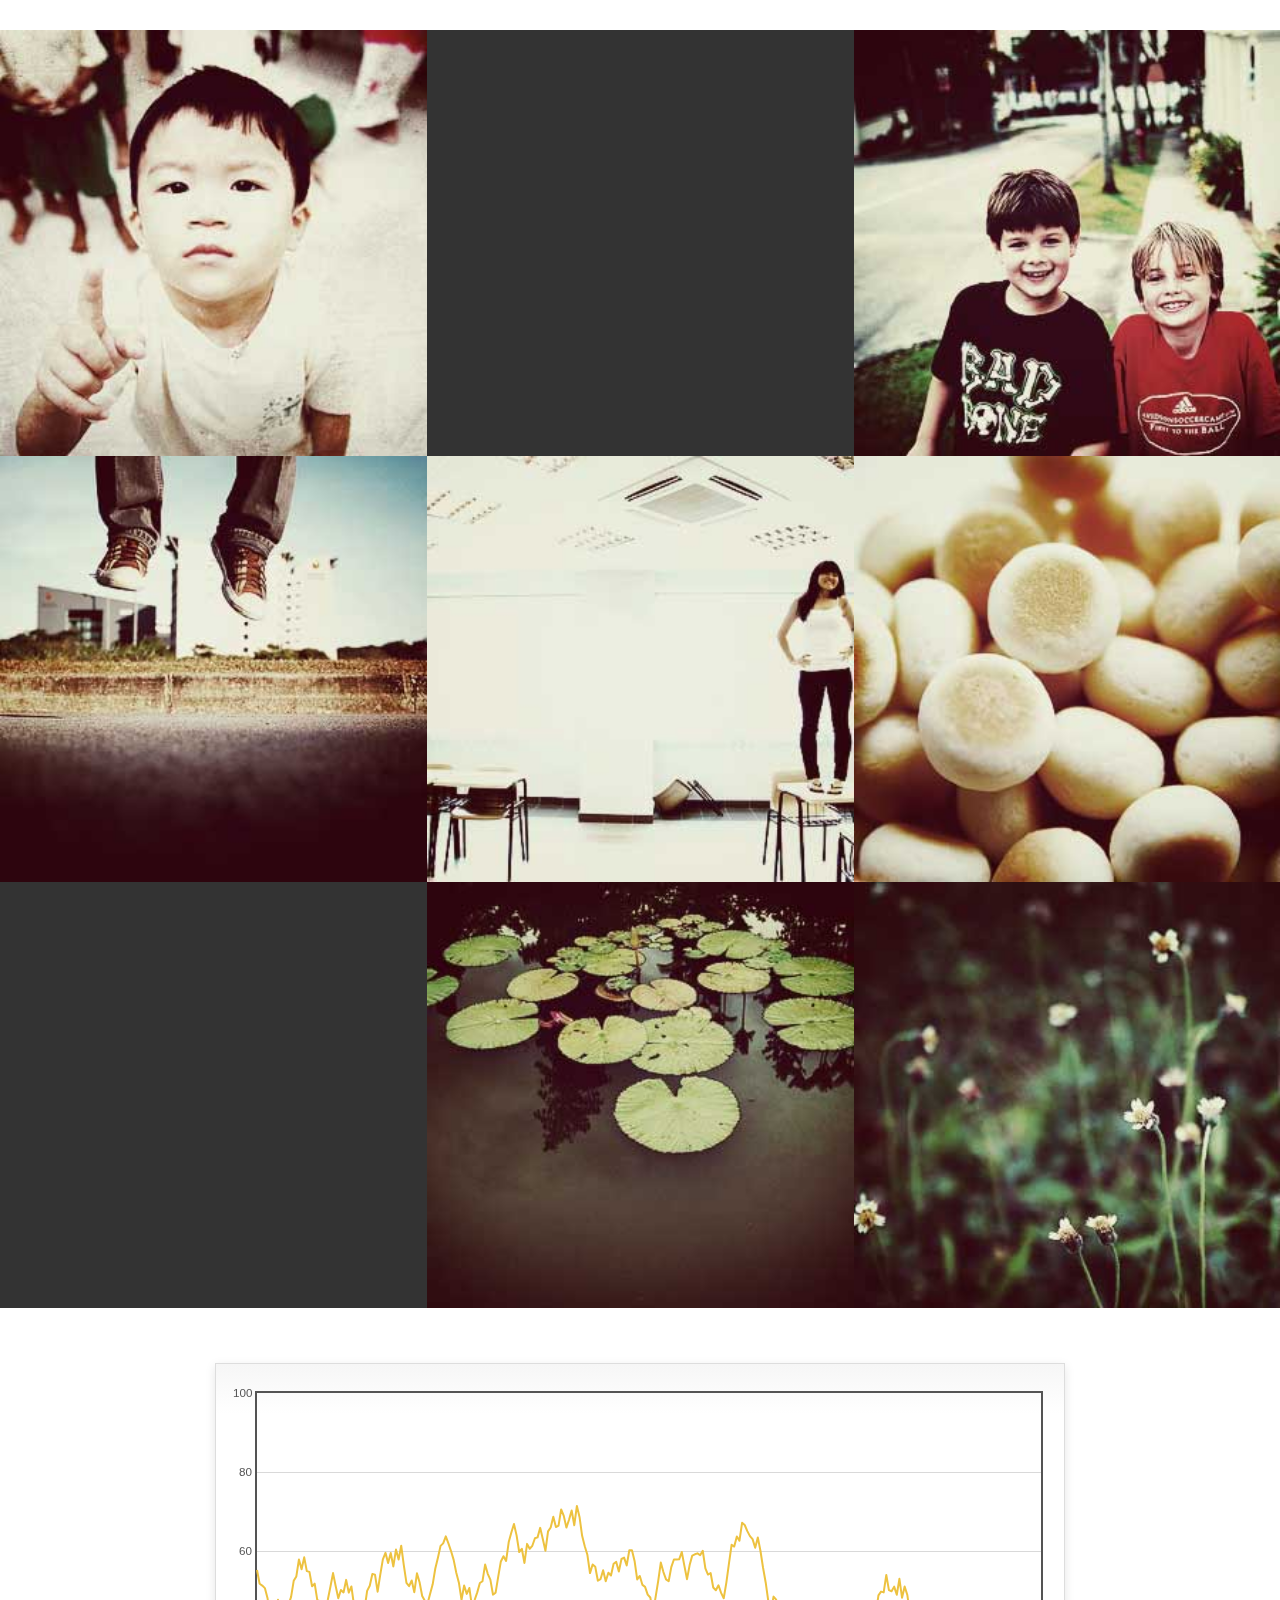
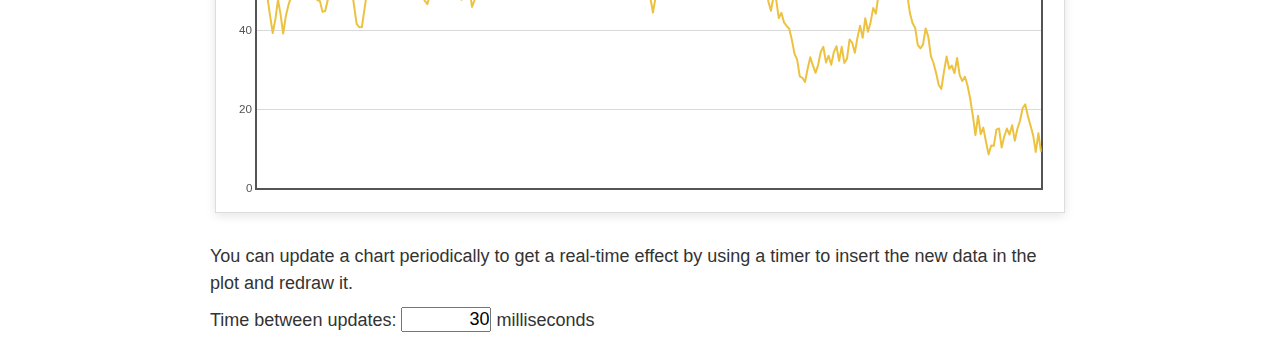
==== commit b205fa48: "Merge remote-tracking branch 'origin/master'" ====
--- a/index.html
+++ b/index.html
@@ -190,5 +190,5 @@
 			
 			});
 		</script>
-    </body>
+    
 </html>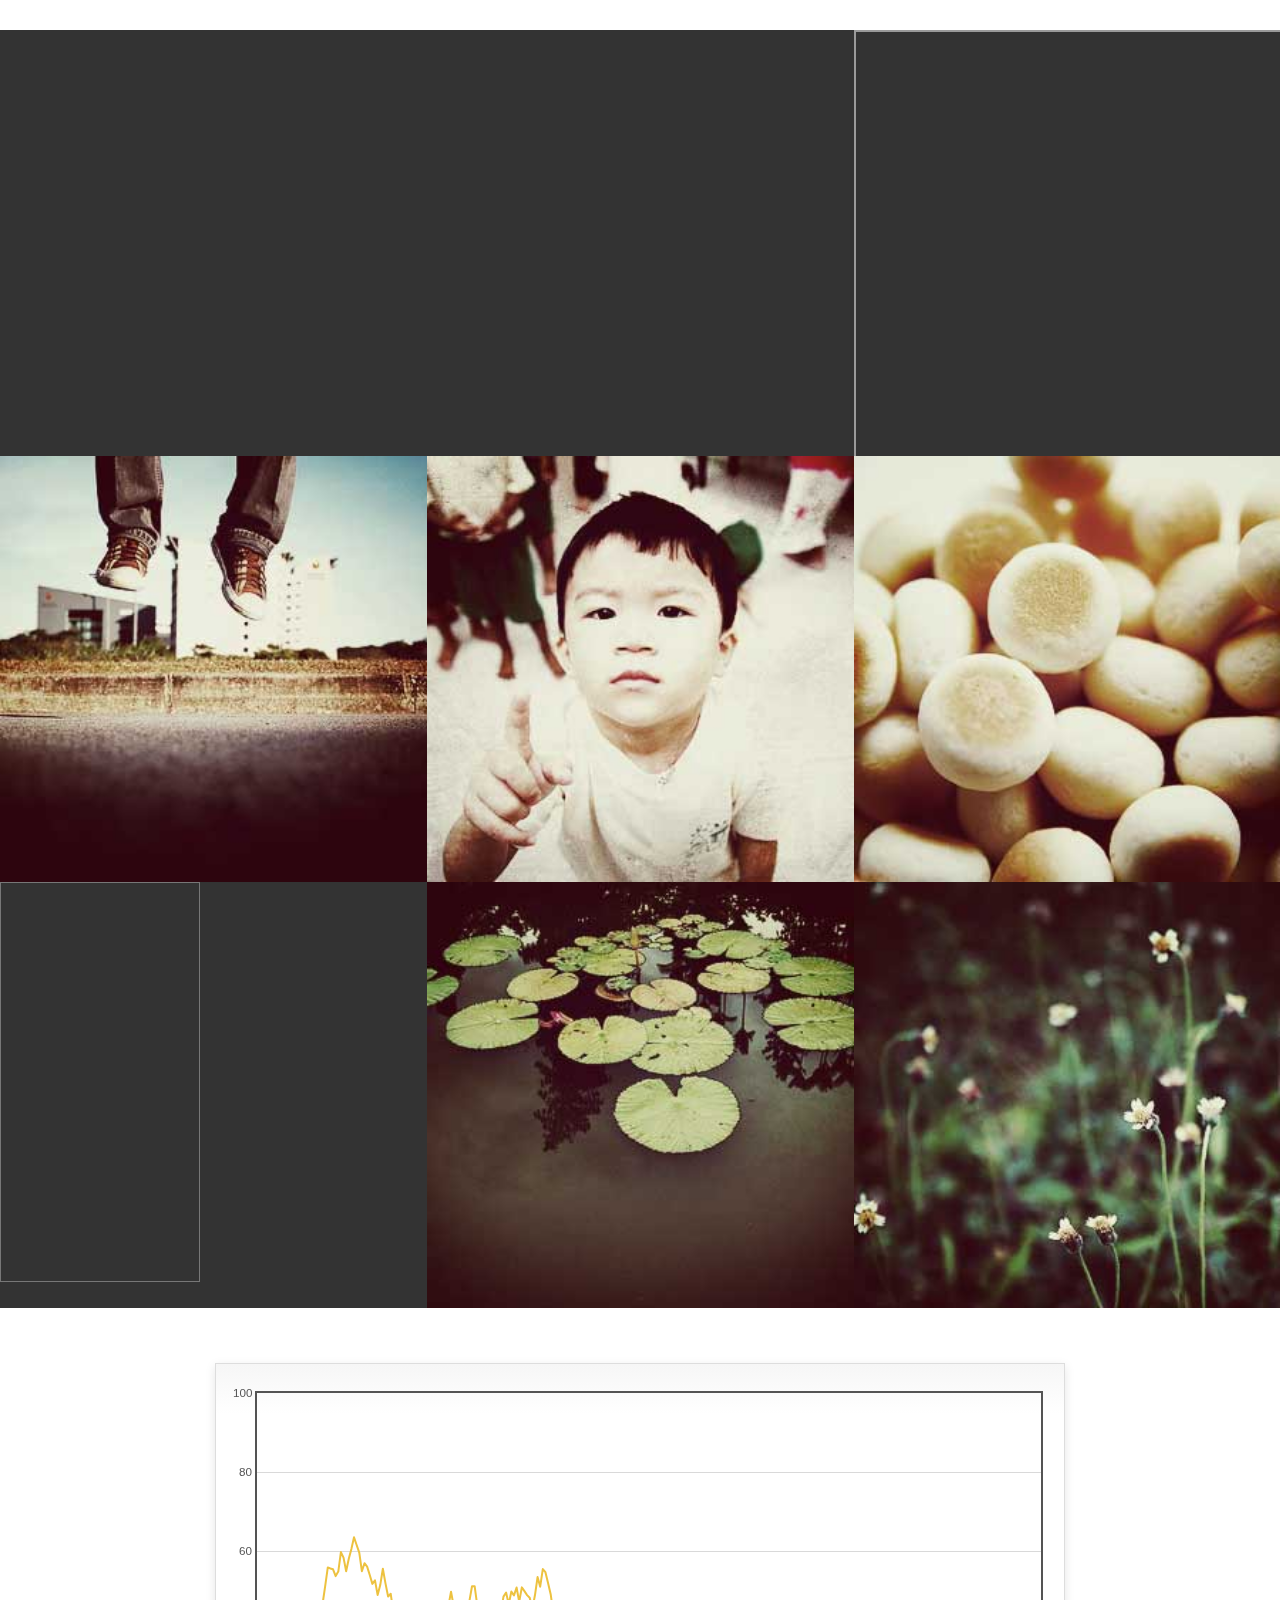
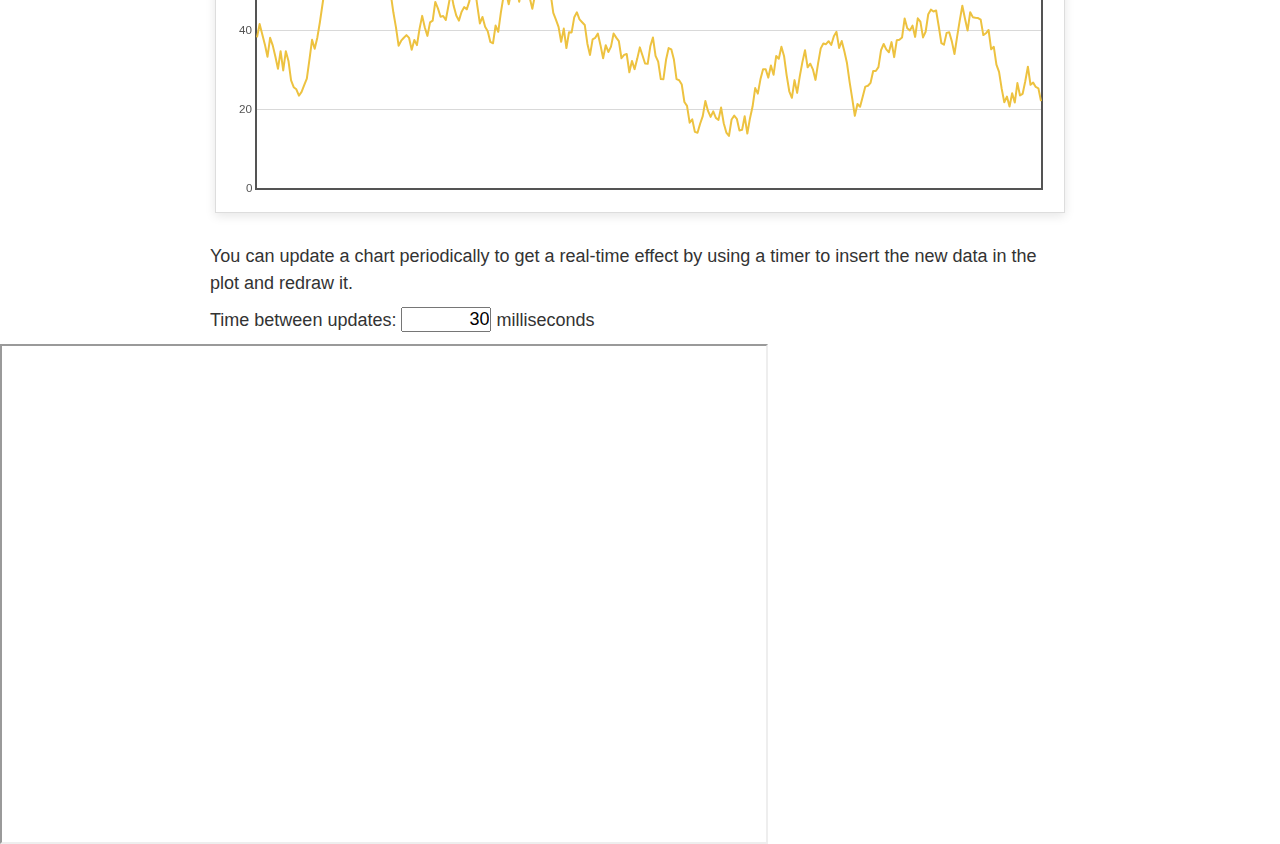
==== commit 72a5f6f6: "Updated map and calendar" ====
--- a/index.html
+++ b/index.html
@@ -3,12 +3,11 @@
     <head>
 		<meta charset="UTF-8" />
         <meta http-equiv="X-UA-Compatible" content="IE=edge,chrome=1"> 
-        <title>Animated Responsive Image Grid</title>
+        <title></title>
         <meta name="viewport" content="width=device-width, initial-scale=1.0"> 
         <meta name="description" content="Animated Responsive Image Grid - Cycling through a set of images in a responsive grid." />
         <meta name="keywords" content="grid, images, thumbnails, responsive, css3, jquery, javascript, random, transition, 3d, perspective" />
         <meta name="author" content="Codrops" />
-        <link rel="shortcut icon" href="../favicon.ico"> 
         <link rel="stylesheet" type="text/css" href="css/demo.css" />
 		<link rel="stylesheet" type="text/css" href="css/style.css" />
 		<script type="text/javascript" src="js/modernizr.custom.26633.js"></script>
@@ -126,20 +125,20 @@
 					<ul>
 						<li><a href="#">
 						<!-- SnapWidget -->
-						<iframe src="https://snapwidget.com/embed/202000" class="snapwidget-widget" allowTransparency="true" frameborder="0" scrolling="no" style="border:none; overflow:hidden; width:260px; height:510px"></iframe>
+						<iframe src="http://snapwidget.com/embed/202000" class="snapwidget-widget" allowTransparency="true" frameborder="0" scrolling="no" style="border:none; overflow:hidden; width:260px; height:510px"></iframe>
 						<!-- <a class="twitter-timeline"  href="https://twitter.com/notonthehighst" data-widget-id="561950052638535680">Tweets by @notonthehighst</a>
 			            <script>!function(d,s,id){var js,fjs=d.getElementsByTagName(s)[0],p=/^http:/.test(d.location)?'http':'https';if(!d.getElementById(id)){js=d.createElement(s);js.id=id;js.src=p+"://platform.twitter.com/widgets.js";fjs.parentNode.insertBefore(js,fjs);}}(document,"script","twitter-wjs");</script>
 			            --> 
 			            </a></li>
-						<li><a href="#"><script src="https://snapwidget.com/js/snapwidget.js"></script>
-                    <iframe src="https://snapwidget.com/embed/201364" class="snapwidget-widget" allowTransparency="true" frameborder="0" scrolling="no" style="border:none; overflow:hidden; width:100%; "></iframe>
+						<li><a href="#"><script src="http://snapwidget.com/js/snapwidget.js"></script>
+                    <iframe src="http://snapwidget.com/embed/201364" class="snapwidget-widget" allowTransparency="true" frameborder="0" scrolling="no" style="border:none; overflow:hidden; width:100%; "></iframe>
                 </a></li>
-						<li><a href="#"><img src="images/medium/3.jpg"/></a></li>
+						<li><a href="#"><iframe src="http://www.notonthehighstreet.com/map" height="500px" width="500px"></iframe></a></li>
 						<li><a href="#"><img src="images/medium/4.jpg"/></a></li>
 						<li><a href="#"><img src="images/medium/5.jpg"/></a></li>
 						<li><a href="#"><img src="images/medium/6.jpg"/></a></li>
 						<li><a href="#">
-							
+							<iframe src="https://calendar.google.com/calendar/embed?showTitle=0&amp;showNav=0&amp;showDate=0&amp;showPrint=0&amp;showTabs=0&amp;showCalendars=0&amp;showTz=0&amp;mode=AGENDA&amp;height=400&amp;wkst=2&amp;bgcolor=%23ffffff&amp;src=notonthehighstreet.com_scb6b419cdsg4t56nar0s09cno%40group.calendar.google.com&amp;color=%2328754E&amp;ctz=Europe%2FLondon" style="border:solid 1px #777" width="200" height="400" frameborder="0" scrolling="no"></iframe>
 
 						</a></li>
 						<li><a href="#"><img src="images/medium/8.jpg"/></a></li>
@@ -163,6 +162,11 @@
 								<p>Time between updates: <input id="updateInterval" type="text" value="" style="text-align: right; width:5em"> milliseconds</p>
 
 							</div>
+							<iframe src="http://www.notonthehighstreet.com/map" height="500px" width="60%"><script>$( document ).ready(function() {
+	  $("#left_side").css({
+	   'display' : 'none'
+		});
+	});</script></iframe>
 				
 			</section>
 			
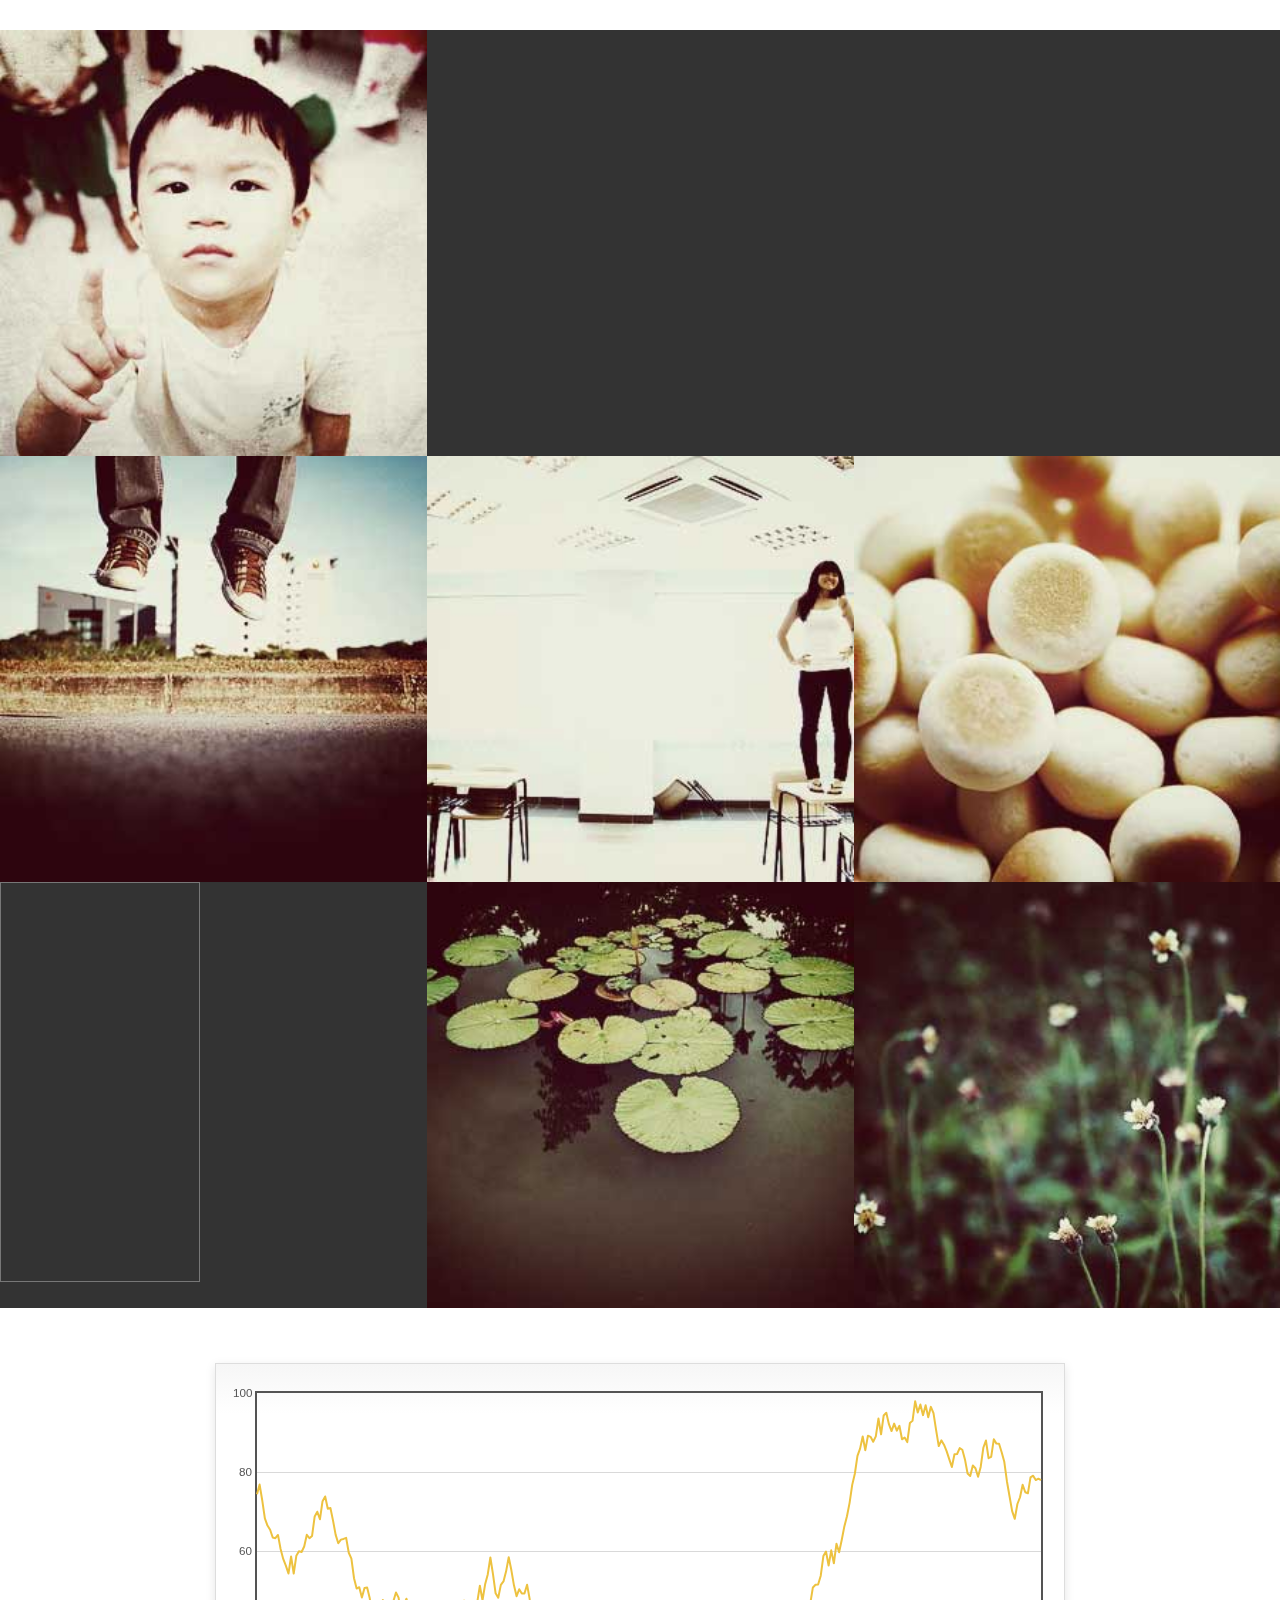
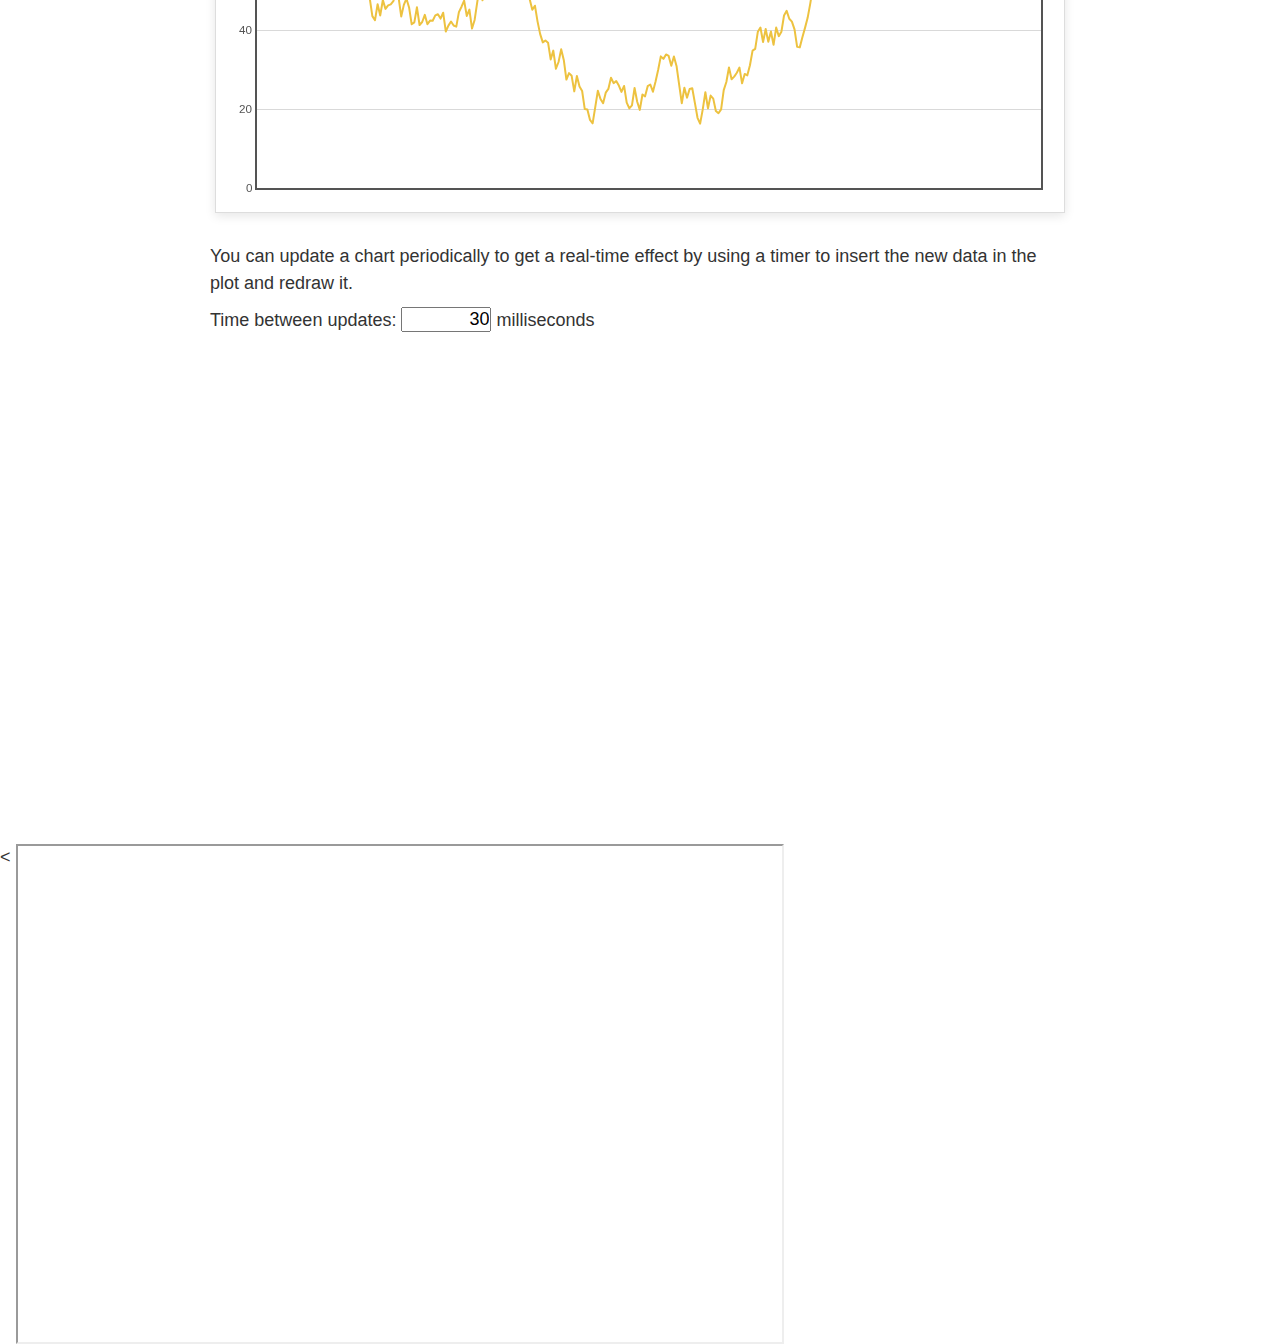
==== commit 728425cc: "aa" ====
--- a/index.html
+++ b/index.html
@@ -133,7 +133,11 @@
 						<li><a href="#"><script src="http://snapwidget.com/js/snapwidget.js"></script>
                     <iframe src="http://snapwidget.com/embed/201364" class="snapwidget-widget" allowTransparency="true" frameborder="0" scrolling="no" style="border:none; overflow:hidden; width:100%; "></iframe>
                 </a></li>
-						<li><a href="#"><iframe src="http://www.notonthehighstreet.com/map" height="500px" width="500px"></iframe></a></li>
+						<li><a href="#">
+						<div style="width: 500px; height: 500px; overflow: hidden">
+						<iframe src="http://www.notonthehighstreet.com/map" height="500px" width="60%" style="position: relative; left: -300px"></iframe></div><
+
+						<!-- <iframe src="http://www.notonthehighstreet.com/map" height="500px" width="500px"></iframe></a></li> -->
 						<li><a href="#"><img src="images/medium/4.jpg"/></a></li>
 						<li><a href="#"><img src="images/medium/5.jpg"/></a></li>
 						<li><a href="#"><img src="images/medium/6.jpg"/></a></li>
@@ -162,6 +166,11 @@
 								<p>Time between updates: <input id="updateInterval" type="text" value="" style="text-align: right; width:5em"> milliseconds</p>
 
 							</div>
+
+
+<div style="width: 500px; height: 500px; overflow: hidden">
+						<iframe src="http://www.notonthehighstreet.com/map" height="500px" width="60%" style="position: relative; left: -300px"></iframe></div><
+							
 							<iframe src="http://www.notonthehighstreet.com/map" height="500px" width="60%"><script>$( document ).ready(function() {
 	  $("#left_side").css({
 	   'display' : 'none'
